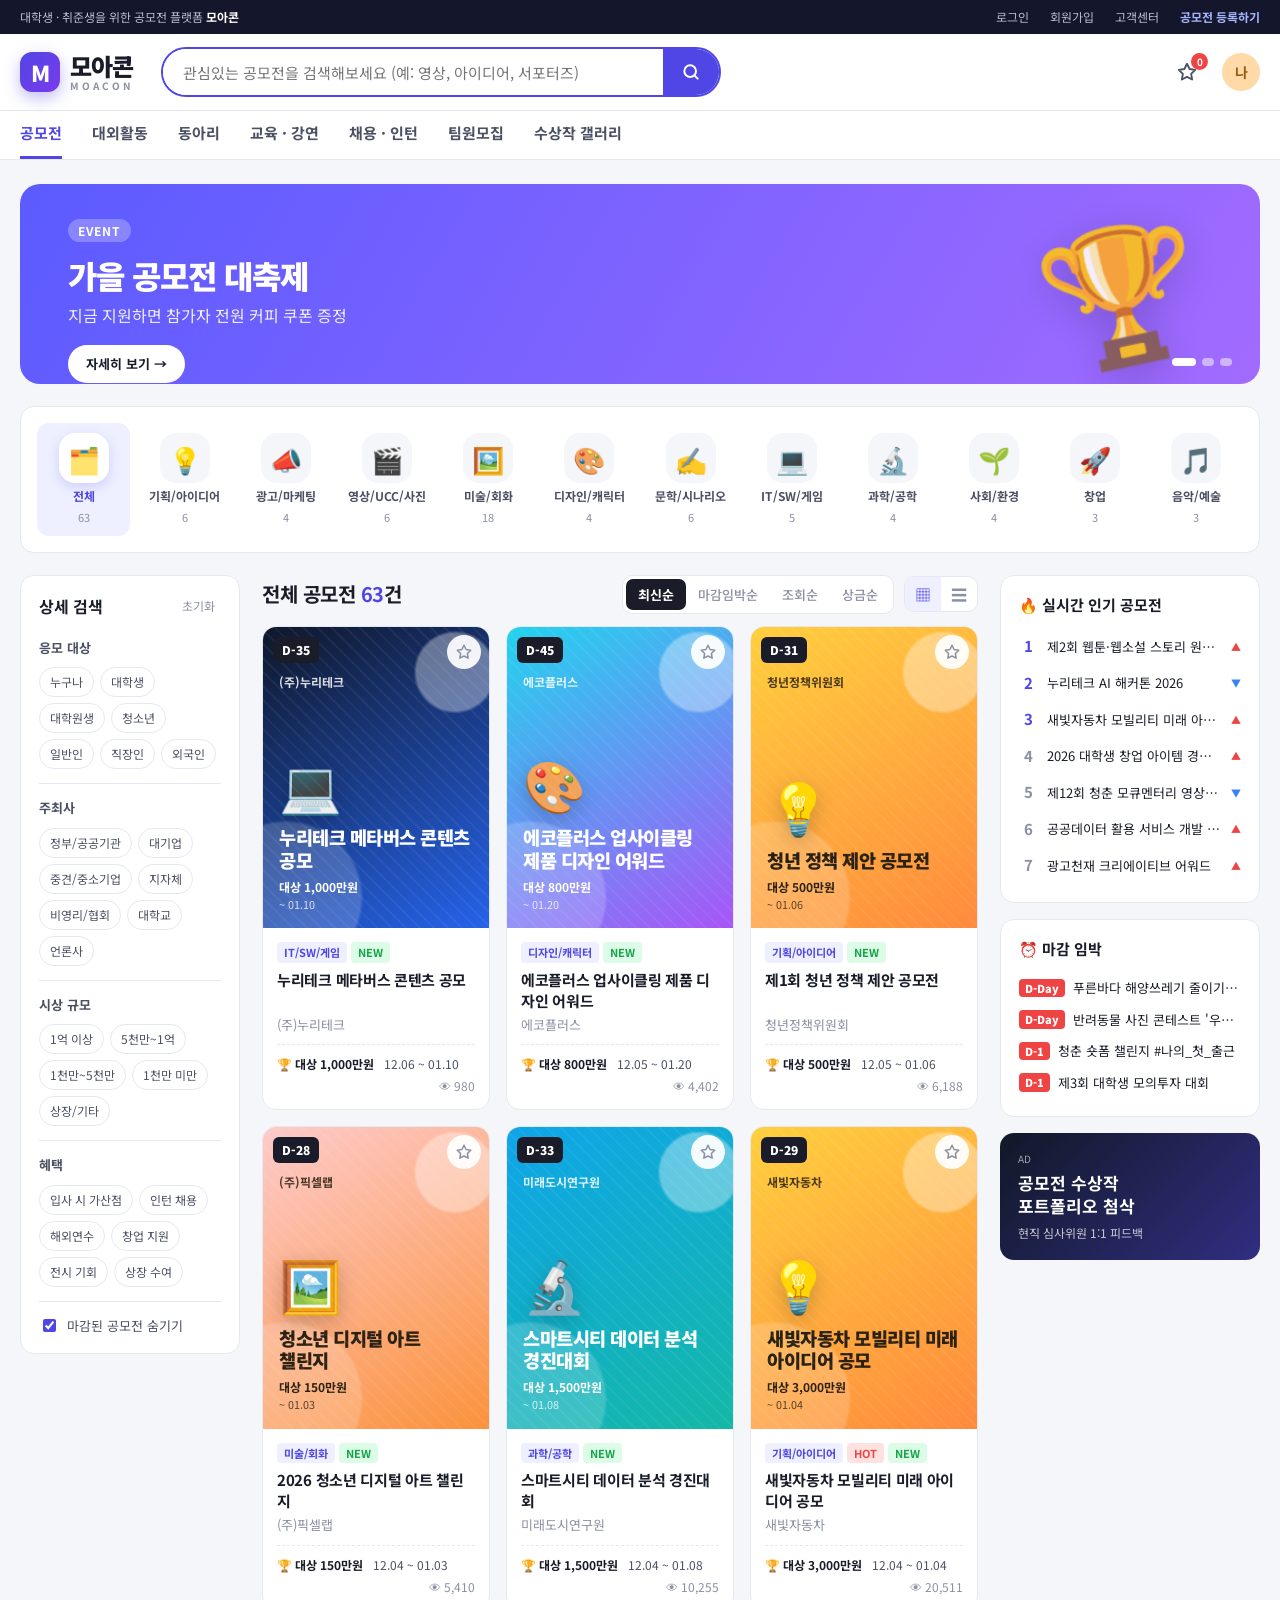
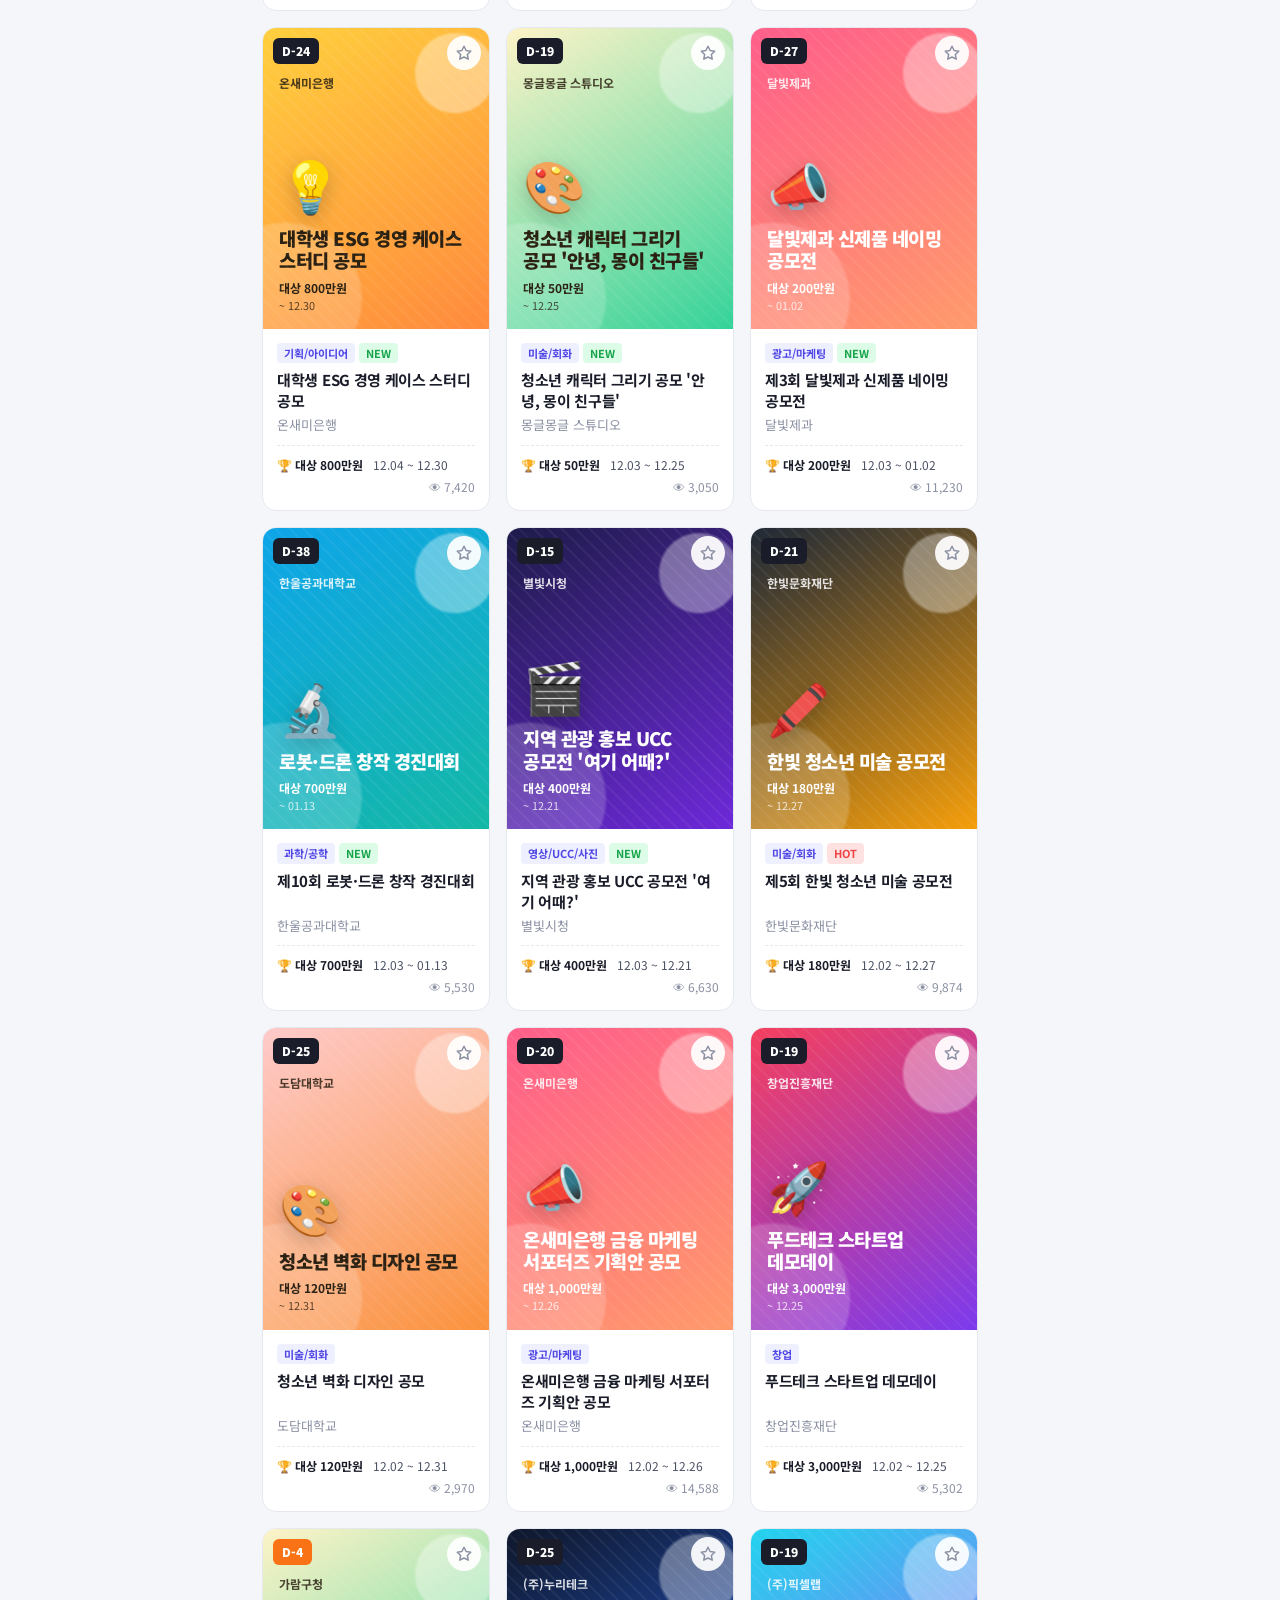
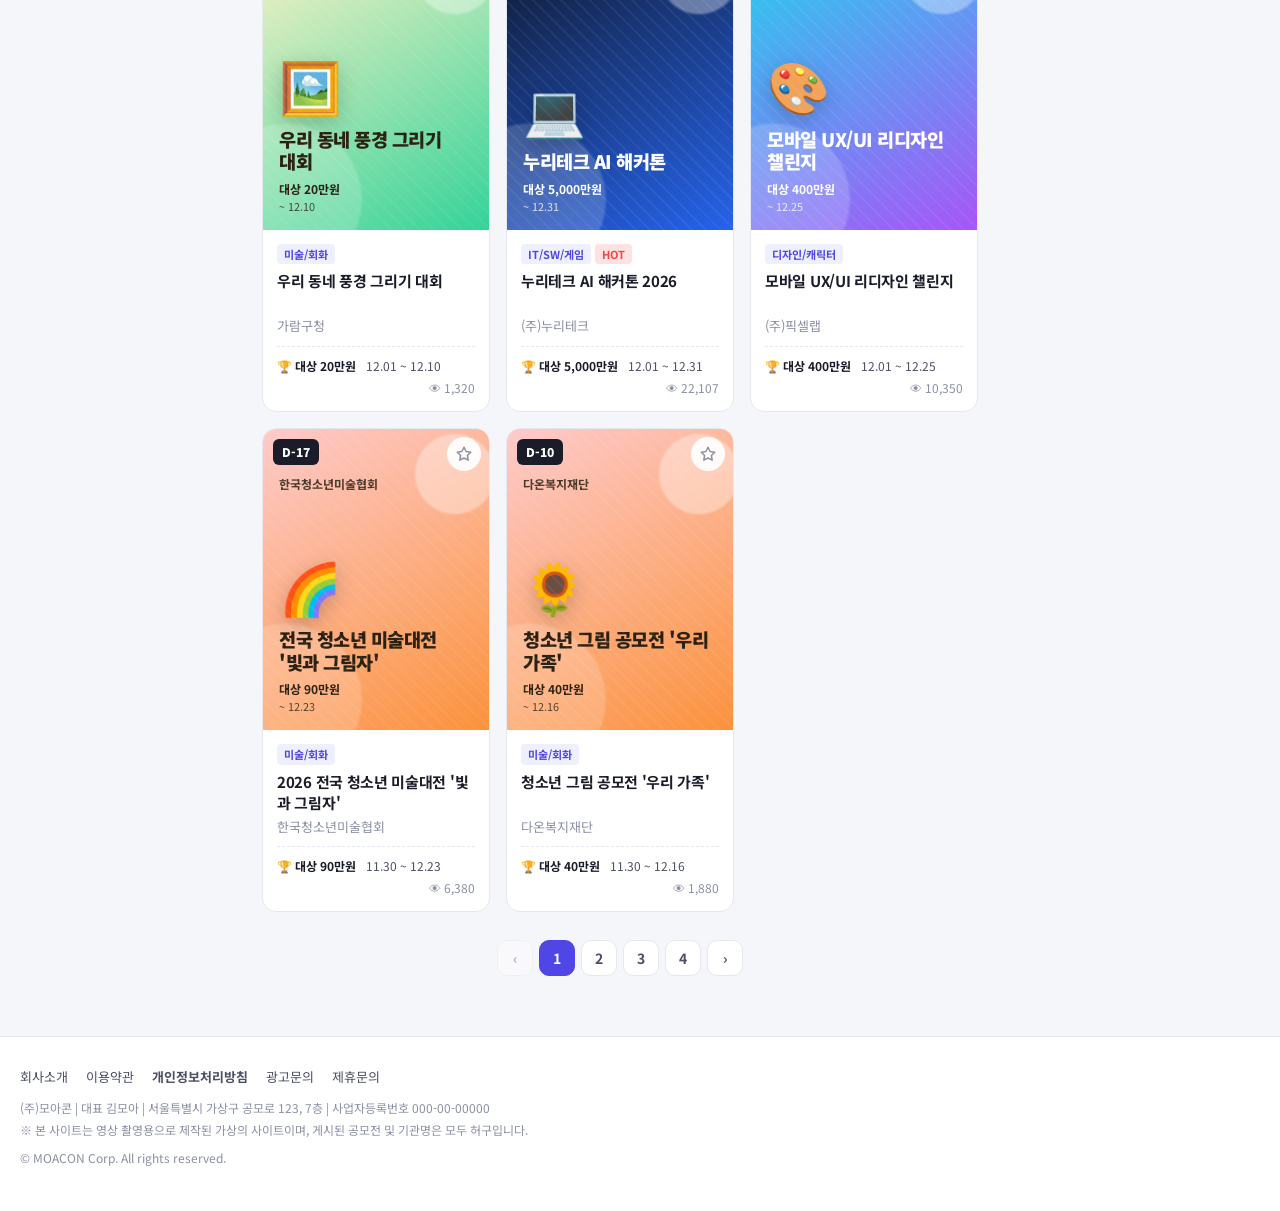
==== contest/index.html @ 0f3d4104 "Rework contest site for S#2 and add Naver-style portal for S#3 - contest/: split detail into its own" ====
<!doctype html>
<html lang="ko">
<head>
  <meta charset="utf-8">
  <meta name="viewport" content="width=device-width, initial-scale=1">
  <title>모아콘 - 대한민국 공모전 · 대외활동 플랫폼</title>
  <link rel="preconnect" href="https://fonts.googleapis.com">
  <link href="https://fonts.googleapis.com/css2?family=Noto+Sans+KR:wght@400;500;700;900&display=swap" rel="stylesheet">
  <link rel="stylesheet" href="assets/style.css">
</head>
<body>
  <!-- 상단 유틸 바 -->
  <div class="util-bar">
    <div class="container util-inner">
      <span>대학생 · 취준생을 위한 공모전 플랫폼 <b>모아콘</b></span>
      <nav>
        <a href="#" data-toast="로그인이 필요한 서비스입니다.">로그인</a>
        <a href="#" data-toast="회원가입 페이지 준비 중입니다.">회원가입</a>
        <a href="#" data-toast="고객센터 운영시간: 평일 10:00~18:00">고객센터</a>
        <a href="#" class="host-link" data-toast="공모전 등록 문의: help@moacon.example">공모전 등록하기</a>
      </nav>
    </div>
  </div>

  <!-- 헤더 -->
  <header class="header">
    <div class="container header-inner">
      <a href="#" class="logo" id="logoHome">
        <span class="logo-mark">M</span>
        <span class="logo-text">모아콘<small>MOACON</small></span>
      </a>
      <form class="search" id="searchForm">
        <input type="search" id="searchInput" placeholder="관심있는 공모전을 검색해보세요 (예: 영상, 아이디어, 서포터즈)" autocomplete="off">
        <button type="submit" aria-label="검색">
          <svg viewBox="0 0 24 24" width="20" height="20"><circle cx="11" cy="11" r="7" fill="none" stroke="currentColor" stroke-width="2.4"/><path d="M20 20l-4-4" stroke="currentColor" stroke-width="2.4" stroke-linecap="round"/></svg>
        </button>
      </form>
      <div class="header-actions">
        <button class="icon-btn" id="scrapListBtn" title="즐겨찾기">
          <svg viewBox="0 0 24 24" width="22" height="22"><path d="M12 3l2.8 5.7 6.2.9-4.5 4.4 1.1 6.2L12 17.3 6.4 20.2l1.1-6.2L3 9.6l6.2-.9z" fill="none" stroke="currentColor" stroke-width="2" stroke-linejoin="round"/></svg>
          <span class="badge" id="scrapCount">0</span>
        </button>
        <div class="avatar" title="내 정보">나</div>
      </div>
    </div>
    <nav class="gnb">
      <div class="container gnb-inner">
        <a href="#" class="active">공모전</a>
        <a href="#" data-toast="대외활동 메뉴는 준비 중입니다.">대외활동</a>
        <a href="#" data-toast="동아리 메뉴는 준비 중입니다.">동아리</a>
        <a href="#" data-toast="교육·강연 메뉴는 준비 중입니다.">교육 · 강연</a>
        <a href="#" data-toast="채용 메뉴는 준비 중입니다.">채용 · 인턴</a>
        <a href="#" data-toast="커뮤니티 메뉴는 준비 중입니다.">팀원모집</a>
        <a href="#" data-toast="수상작 갤러리는 준비 중입니다.">수상작 갤러리</a>
      </div>
    </nav>
  </header>

  <main class="container main">
    <!-- 배너 -->
    <section class="banner" id="banner">
      <div class="banner-track" id="bannerTrack"></div>
      <div class="banner-dots" id="bannerDots"></div>
    </section>

    <!-- 분야 아이콘 -->
    <section class="cat-strip" id="catStrip"></section>

    <div class="layout">
      <!-- 필터 사이드바 -->
      <aside class="filters" id="filters">
        <div class="filter-head">
          <h3>상세 검색</h3>
          <button class="reset" id="resetFilters">초기화</button>
        </div>
        <div class="filter-group">
          <h4>응모 대상</h4>
          <div class="chips" data-filter="target"></div>
        </div>
        <div class="filter-group">
          <h4>주최사</h4>
          <div class="chips" data-filter="hostType"></div>
        </div>
        <div class="filter-group">
          <h4>시상 규모</h4>
          <div class="chips" data-filter="prize"></div>
        </div>
        <div class="filter-group">
          <h4>혜택</h4>
          <div class="chips" data-filter="benefit"></div>
        </div>
        <label class="check">
          <input type="checkbox" id="hideClosed" checked> 마감된 공모전 숨기기
        </label>
      </aside>

      <!-- 목록 -->
      <section class="list-area">
        <div class="list-head">
          <h2 id="listTitle">전체 공모전 <em id="resultCount">0</em>건</h2>
          <div class="list-tools">
            <div class="tabs" id="sortTabs">
              <button data-sort="latest" class="on">최신순</button>
              <button data-sort="deadline">마감임박순</button>
              <button data-sort="views">조회순</button>
              <button data-sort="prize">상금순</button>
            </div>
            <div class="view-toggle">
              <button data-view="grid" class="on" title="카드형">▦</button>
              <button data-view="list" title="리스트형">☰</button>
            </div>
          </div>
        </div>
        <div class="active-filters" id="activeFilters"></div>
        <div class="cards grid" id="cards"></div>
        <div class="empty" id="empty" hidden>
          <p>조건에 맞는 공모전이 없어요 🥲</p>
          <button class="btn-outline" id="emptyReset">필터 초기화</button>
        </div>
        <div class="pagination" id="pagination"></div>
      </section>

      <!-- 우측 랭킹 -->
      <aside class="side-right">
        <div class="box">
          <h3>🔥 실시간 인기 공모전</h3>
          <ol class="rank" id="rankList"></ol>
        </div>
        <div class="box">
          <h3>⏰ 마감 임박</h3>
          <ul class="mini" id="todayList"></ul>
        </div>
        <div class="box ad">
          <p class="ad-label">AD</p>
          <strong>공모전 수상작<br>포트폴리오 첨삭</strong>
          <span>현직 심사위원 1:1 피드백</span>
        </div>
      </aside>
    </div>
  </main>

  <footer class="footer">
    <div class="container">
      <div class="footer-links">
        <a href="#">회사소개</a><a href="#">이용약관</a><a href="#"><b>개인정보처리방침</b></a><a href="#">광고문의</a><a href="#">제휴문의</a>
      </div>
      <p>(주)모아콘 | 대표 김모아 | 서울특별시 가상구 공모로 123, 7층 | 사업자등록번호 000-00-00000</p>
      <p>※ 본 사이트는 영상 촬영용으로 제작된 가상의 사이트이며, 게시된 공모전 및 기관명은 모두 허구입니다.</p>
      <p class="copy">© MOACON Corp. All rights reserved.</p>
    </div>
  </footer>

  <div class="toast" id="toast"></div>

  <script src="assets/data.js"></script>
  <script src="assets/common.js"></script>
  <script src="assets/list.js"></script>
</body>
</html>
---- contest/assets/style.css ----
:root {
  --brand: #4f46e5;
  --brand-2: #7c3aed;
  --brand-soft: #eef0ff;
  --ink: #1a1d29;
  --ink-2: #4b5063;
  --ink-3: #8b90a3;
  --line: #e6e8ef;
  --bg: #f5f6fa;
  --card: #ffffff;
  --red: #ef4444;
  --orange: #f97316;
  --radius: 14px;
}
* { box-sizing: border-box; }
html, body { margin: 0; }
body {
  font-family: "Noto Sans KR", -apple-system, "Apple SD Gothic Neo", "Malgun Gothic", sans-serif;
  background: var(--bg); color: var(--ink); font-size: 14px; line-height: 1.5;
  -webkit-font-smoothing: antialiased;
}
a { color: inherit; text-decoration: none; }
button { font: inherit; cursor: pointer; border: 0; background: none; color: inherit; }
.container { max-width: 1280px; margin: 0 auto; padding: 0 20px; }

/* util bar */
.util-bar { background: #14162b; color: #b9bdd3; font-size: 12px; }
.util-inner { display: flex; justify-content: space-between; align-items: center; height: 34px; }
.util-inner b { color: #fff; }
.util-inner nav a { margin-left: 18px; }
.util-inner nav a:hover { color: #fff; }
.host-link { color: #a5b4fc !important; font-weight: 700; }

/* header */
.header { background: #fff; border-bottom: 1px solid var(--line); position: sticky; top: 0; z-index: 30; }
.header-inner { display: flex; align-items: center; gap: 28px; height: 76px; }
.logo { display: flex; align-items: center; gap: 10px; flex-shrink: 0; }
.logo-mark {
  width: 40px; height: 40px; border-radius: 12px; display: grid; place-items: center;
  background: linear-gradient(135deg, var(--brand), var(--brand-2)); color: #fff; font-weight: 900; font-size: 22px;
  box-shadow: 0 6px 16px rgba(79, 70, 229, .35);
}
.logo-text { font-weight: 900; font-size: 24px; letter-spacing: -1px; display: flex; flex-direction: column; line-height: 1; }
.logo-text small { font-size: 10px; letter-spacing: 3px; color: var(--ink-3); font-weight: 700; margin-top: 3px; }
.search { flex: 1; max-width: 560px; display: flex; border: 2px solid var(--brand); border-radius: 999px; overflow: hidden; background: #fff; }
.search input { flex: 1; border: 0; outline: 0; padding: 0 20px; font: inherit; font-size: 15px; height: 46px; min-width: 0; }
.search button { width: 56px; background: var(--brand); color: #fff; display: grid; place-items: center; }
.header-actions { margin-left: auto; display: flex; align-items: center; gap: 14px; }
.icon-btn { position: relative; width: 42px; height: 42px; border-radius: 50%; display: grid; place-items: center; color: var(--ink-2); }
.icon-btn:hover { background: var(--bg); }
.icon-btn .badge {
  position: absolute; top: 2px; right: 0; background: var(--red); color: #fff; font-size: 10px; font-weight: 700;
  min-width: 17px; height: 17px; border-radius: 9px; display: grid; place-items: center; padding: 0 4px;
}
.avatar { width: 38px; height: 38px; border-radius: 50%; background: #ffd9a8; display: grid; place-items: center; font-weight: 700; color: #9a5b12; }
.gnb { border-top: 1px solid var(--line); }
.gnb-inner { display: flex; gap: 30px; height: 48px; align-items: stretch; overflow-x: auto; scrollbar-width: none; }
.gnb a { display: flex; align-items: center; font-weight: 700; font-size: 15px; color: var(--ink-2); white-space: nowrap; border-bottom: 3px solid transparent; }
.gnb a.active, .gnb a:hover { color: var(--brand); border-color: var(--brand); }

.main { padding-top: 24px; padding-bottom: 60px; }

/* banner */
.banner { position: relative; overflow: hidden; border-radius: 20px; height: 200px; }
.banner-track { display: flex; height: 100%; transition: transform .6s cubic-bezier(.6, 0, .2, 1); }
.slide { flex: 0 0 100%; position: relative; padding: 36px 48px; color: #fff; overflow: hidden; }
.slide h2 { margin: 10px 0 4px; font-size: 32px; font-weight: 900; letter-spacing: -1px; }
.slide p { margin: 0 0 18px; opacity: .9; font-size: 16px; }
.b-tag { background: rgba(255, 255, 255, .25); padding: 3px 10px; border-radius: 999px; font-size: 12px; font-weight: 700; letter-spacing: 1px; }
.b-btn { display: inline-block; background: #fff; color: var(--ink); padding: 9px 18px; border-radius: 999px; font-weight: 700; font-size: 13px; }
.b-deco { position: absolute; right: 60px; top: 50%; transform: translateY(-50%) rotate(-12deg); font-size: 130px; opacity: .9; filter: drop-shadow(0 10px 20px rgba(0,0,0,.2)); }
.banner-dots { position: absolute; right: 28px; bottom: 18px; display: flex; gap: 6px; }
.banner-dots button { width: 8px; height: 8px; border-radius: 4px; background: rgba(255, 255, 255, .5); transition: width .3s; }
.banner-dots button.on { width: 24px; background: #fff; }

/* category strip */
.cat-strip { display: grid; grid-template-columns: repeat(12, 1fr); gap: 8px; margin: 22px 0; background: #fff; padding: 16px; border-radius: var(--radius); border: 1px solid var(--line); }
.cat { display: flex; flex-direction: column; align-items: center; gap: 4px; padding: 10px 4px; border-radius: 12px; transition: background .15s; }
.cat:hover { background: var(--bg); }
.cat.on { background: var(--brand-soft); }
.cat.on .cat-label { color: var(--brand); }
.cat-icon { font-size: 26px; width: 50px; height: 50px; display: grid; place-items: center; background: var(--bg); border-radius: 16px; }
.cat.on .cat-icon { background: #fff; box-shadow: 0 4px 12px rgba(79, 70, 229, .2); }
.cat-label { font-size: 12px; font-weight: 700; color: var(--ink-2); text-align: center; white-space: nowrap; }
.cat-count { font-size: 11px; color: var(--ink-3); }

/* layout */
.layout { display: grid; grid-template-columns: 220px 1fr 260px; gap: 22px; align-items: start; }

.filters, .box { background: #fff; border: 1px solid var(--line); border-radius: var(--radius); padding: 18px; }
.filters { position: sticky; top: 144px; }
.filter-head { display: flex; justify-content: space-between; align-items: center; margin-bottom: 6px; }
.filter-head h3 { margin: 0; font-size: 16px; }
.reset { font-size: 12px; color: var(--ink-3); }
.reset:hover { color: var(--brand); }
.filter-group { padding: 14px 0; border-bottom: 1px solid var(--line); }
.filter-group h4 { margin: 0 0 10px; font-size: 13px; color: var(--ink-2); }
.chips { display: flex; flex-wrap: wrap; gap: 6px; }
.chip { padding: 5px 10px; border: 1px solid var(--line); border-radius: 999px; font-size: 12px; color: var(--ink-2); transition: all .15s; }
.chip:hover { border-color: var(--brand); color: var(--brand); }
.chip.on { background: var(--brand); border-color: var(--brand); color: #fff; }
.check { display: flex; gap: 8px; align-items: center; font-size: 13px; padding-top: 14px; color: var(--ink-2); cursor: pointer; }
.check input { accent-color: var(--brand); }

/* list */
.list-head { display: flex; justify-content: space-between; align-items: center; flex-wrap: wrap; gap: 10px; margin-bottom: 12px; scroll-margin-top: 150px; }
.list-head h2 { margin: 0; font-size: 20px; letter-spacing: -.5px; }
.list-head em { font-style: normal; color: var(--brand); }
.list-tools { display: flex; gap: 10px; align-items: center; }
.tabs { display: flex; background: #fff; border: 1px solid var(--line); border-radius: 10px; padding: 3px; }
.tabs button { padding: 6px 12px; font-size: 13px; border-radius: 7px; color: var(--ink-3); font-weight: 500; }
.tabs button.on { background: var(--ink); color: #fff; font-weight: 700; }
.view-toggle { display: flex; border: 1px solid var(--line); border-radius: 10px; overflow: hidden; background: #fff; }
.view-toggle button { width: 36px; height: 34px; color: var(--ink-3); font-size: 16px; }
.view-toggle button.on { color: var(--brand); background: var(--brand-soft); }

.active-filters { display: flex; flex-wrap: wrap; gap: 6px; margin-bottom: 12px; }
.active-filters:empty { display: none; }
.af { display: inline-flex; align-items: center; gap: 6px; background: var(--brand-soft); color: var(--brand); font-size: 12px; font-weight: 700; padding: 4px 6px 4px 12px; border-radius: 999px; }
.af button { font-size: 10px; width: 18px; height: 18px; border-radius: 50%; }
.af button:hover { background: rgba(79, 70, 229, .15); }

/* cards: grid */
.cards.grid { display: grid; grid-template-columns: repeat(3, 1fr); gap: 16px; }
.card { display: block; color: inherit; background: var(--card); border-radius: var(--radius); overflow: hidden; border: 1px solid var(--line); cursor: pointer; transition: transform .2s, box-shadow .2s; position: relative; }
.card:hover { transform: translateY(-4px); box-shadow: 0 14px 30px rgba(20, 22, 43, .1); }
.card.is-closed { opacity: .55; }
.thumb { position: relative; aspect-ratio: 3 / 4; overflow: hidden; }
.thumb .poster { transition: transform .4s; }
.card:hover .thumb .poster { transform: scale(1.04); }
.dday { position: absolute; top: 10px; left: 10px; background: var(--ink); color: #fff; font-weight: 900; font-size: 12px; padding: 4px 9px; border-radius: 6px; }
.dday.soon { background: var(--orange); }
.dday.urgent { background: var(--red); animation: pulse 1.6s infinite; }
.dday.closed { background: #9ca3af; }
@keyframes pulse { 50% { box-shadow: 0 0 0 6px rgba(239, 68, 68, .25); } }
.scrap { position: absolute; top: 8px; right: 8px; width: 34px; height: 34px; border-radius: 50%; background: rgba(255, 255, 255, .92); display: grid; place-items: center; color: var(--ink-3); }
.scrap svg { fill: none; }
.scrap.on { color: var(--brand); }
.scrap.on svg { fill: var(--brand); }
.info { padding: 14px; }
.labels { display: flex; gap: 4px; margin-bottom: 6px; flex-wrap: wrap; }
.lb { font-size: 11px; font-weight: 700; padding: 2px 7px; border-radius: 4px; }
.cat-lb { background: var(--brand-soft); color: var(--brand); }
.lb.hot { background: #fee2e2; color: var(--red); }
.lb.new { background: #dcfce7; color: #16a34a; }
.title { margin: 0 0 4px; font-size: 15px; font-weight: 700; line-height: 1.4; letter-spacing: -.3px; display: -webkit-box; -webkit-line-clamp: 2; -webkit-box-orient: vertical; overflow: hidden; min-height: 42px; }
.host { margin: 0 0 10px; color: var(--ink-3); font-size: 13px; }
.meta { display: flex; flex-wrap: wrap; gap: 4px 10px; font-size: 12px; color: var(--ink-2); border-top: 1px dashed var(--line); padding-top: 10px; }
.m-prize { font-weight: 700; color: var(--ink); }
.m-views { margin-left: auto; color: var(--ink-3); }
.dday-col { display: none; }

/* cards: list */
.cards.list { display: flex; flex-direction: column; gap: 10px; }
.cards.list .card { display: grid; grid-template-columns: 90px 1fr 90px; align-items: center; }
.cards.list .card:hover { transform: none; }
.cards.list .thumb { aspect-ratio: 3 / 4; }
.cards.list .thumb .dday, .cards.list .thumb .scrap { display: none; }
.cards.list .poster { font-size: 7px; padding: 8px; }
.cards.list .title { min-height: 0; -webkit-line-clamp: 1; }
.cards.list .meta { border: 0; padding: 0; }
.cards.list .m-views { margin-left: 0; }
.cards.list .dday-col { display: block; text-align: center; font-weight: 900; font-size: 18px; color: var(--ink); }
.dday-col.soon { color: var(--orange) !important; }
.dday-col.urgent { color: var(--red) !important; }
.dday-col.closed { color: #9ca3af !important; }

/* poster (CSS 생성 포스터) */
.poster {
  position: absolute; inset: 0; display: flex; flex-direction: column; padding: 16px; overflow: hidden;
  background:
    radial-gradient(circle at 85% 15%, rgba(255,255,255,.35) 0 12%, transparent 13%),
    radial-gradient(circle at 10% 90%, rgba(255,255,255,.18) 0 22%, transparent 23%),
    linear-gradient(150deg, var(--pa), var(--pb));
}
.poster::after { content: ""; position: absolute; inset: 0; background: repeating-linear-gradient(45deg, rgba(255,255,255,.05) 0 2px, transparent 2px 10px); pointer-events: none; }
.p-host { font-size: 1em; font-weight: 700; opacity: .85; padding-top: 30px; }
.p-icon { font-size: 4.2em; margin: auto 0 .1em; filter: drop-shadow(0 6px 10px rgba(0,0,0,.2)); }
.p-title { font-size: 1.55em; font-weight: 900; line-height: 1.2; letter-spacing: -.5px; word-break: keep-all; }
.p-meta { margin-top: .6em; font-size: 1em; font-weight: 700; }
.p-date { font-size: .9em; opacity: .8; }
.thumb .poster { font-size: 12px; }
.poster.big { position: relative; inset: auto; aspect-ratio: 3 / 4; border-radius: 12px; font-size: 16px; padding: 24px; }
.poster.big .p-host { padding-top: 0; }

.empty { text-align: center; padding: 80px 0; color: var(--ink-3); background: #fff; border-radius: var(--radius); border: 1px solid var(--line); }
.empty p { font-size: 16px; }

.pagination { display: flex; justify-content: center; gap: 6px; margin-top: 28px; }
.pagination button { width: 36px; height: 36px; border-radius: 10px; background: #fff; border: 1px solid var(--line); font-weight: 700; color: var(--ink-2); }
.pagination button.on { background: var(--brand); border-color: var(--brand); color: #fff; }
.pagination button:disabled { opacity: .4; cursor: default; }

/* right side */
.side-right { display: flex; flex-direction: column; gap: 16px; position: sticky; top: 144px; }
.box h3 { margin: 0 0 12px; font-size: 15px; }
.rank { list-style: none; margin: 0; padding: 0; }
.rank li a { display: flex; align-items: center; gap: 10px; padding: 7px 0; font-size: 13px; }
.rank li:hover span { color: var(--brand); text-decoration: underline; }
.rank b { width: 18px; text-align: center; color: var(--brand); font-size: 15px; }
.rank li:nth-child(n+4) b { color: var(--ink-3); }
.rank span { flex: 1; overflow: hidden; white-space: nowrap; text-overflow: ellipsis; }
.rank em { font-style: normal; font-size: 10px; }
.rank em.up { color: var(--red); }
.rank em.down { color: #3b82f6; }
.rank em.same { color: var(--ink-3); }
.mini { list-style: none; margin: 0; padding: 0; font-size: 13px; }
.mini li { padding: 6px 0; font-size: 13px; }
.mini li a { display: flex; gap: 8px; align-items: center; }
.mini li span:last-child { overflow: hidden; white-space: nowrap; text-overflow: ellipsis; }
.mini li a:hover { color: var(--brand); }
.dday-sm { font-size: 11px; font-weight: 900; color: #fff; background: var(--ink); border-radius: 4px; padding: 1px 6px; flex-shrink: 0; }
.dday-sm.urgent { background: var(--red); }
.dday-sm.soon { background: var(--orange); }
.dday-sm.closed { background: #9ca3af; }
.box.ad { background: linear-gradient(135deg, #111827, #312e81); color: #fff; border: 0; display: flex; flex-direction: column; gap: 6px; }
.ad-label { margin: 0; font-size: 10px; opacity: .6; }
.box.ad strong { font-size: 17px; line-height: 1.35; }
.box.ad span { font-size: 12px; opacity: .75; }

/* footer */
.footer { background: #fff; border-top: 1px solid var(--line); padding: 30px 0 40px; color: var(--ink-3); font-size: 12px; }
.footer-links { display: flex; gap: 18px; margin-bottom: 12px; color: var(--ink-2); font-size: 13px; flex-wrap: wrap; }
.footer p { margin: 4px 0; }
.copy { margin-top: 10px !important; }

/* modal */
.modal { position: fixed; inset: 0; z-index: 100; display: grid; place-items: center; padding: 30px 16px; }
.modal[hidden] { display: none; }
.modal-dim { position: absolute; inset: 0; background: rgba(15, 17, 30, .6); animation: fade .2s; }
.modal-body { position: relative; background: #fff; border-radius: 20px; width: min(920px, 100%); max-height: 100%; overflow-y: auto; padding: 32px; animation: up .25s ease-out; }
@keyframes fade { from { opacity: 0; } }
@keyframes up { from { transform: translateY(20px); opacity: 0; } }
.modal-close { position: absolute; top: 14px; right: 14px; width: 36px; height: 36px; border-radius: 50%; background: var(--bg); font-size: 16px; z-index: 2; }
.d-top { display: grid; grid-template-columns: 280px 1fr; gap: 28px; }
.d-info h2 { margin: 6px 0 16px; font-size: 24px; letter-spacing: -.7px; line-height: 1.35; }
.d-table { width: 100%; border-collapse: collapse; font-size: 14px; }
.d-table th { text-align: left; width: 90px; color: var(--ink-3); font-weight: 500; padding: 7px 0; vertical-align: top; }
.d-table td { padding: 7px 0; }
.d-table a { color: var(--brand); text-decoration: underline; }
.d-stats { margin: 14px 0; font-size: 13px; color: var(--ink-3); }
.d-actions { display: flex; gap: 8px; flex-wrap: wrap; }
.btn-primary { background: linear-gradient(135deg, var(--brand), var(--brand-2)); color: #fff; font-weight: 700; padding: 12px 34px; border-radius: 12px; font-size: 15px; box-shadow: 0 8px 18px rgba(79, 70, 229, .3); }
.btn-primary:disabled { background: #cbd5e1; box-shadow: none; cursor: default; }
.btn-outline { border: 1px solid var(--line); padding: 11px 18px; border-radius: 12px; font-weight: 700; color: var(--ink-2); background: #fff; }
.btn-outline.on { border-color: var(--brand); color: var(--brand); background: var(--brand-soft); }
.d-body { margin-top: 30px; border-top: 1px solid var(--line); padding-top: 10px; color: var(--ink-2); font-size: 14px; line-height: 1.75; }
.d-body h3 { color: var(--ink); font-size: 16px; margin: 22px 0 8px; padding-left: 10px; border-left: 4px solid var(--brand); }
.d-prize { border-collapse: collapse; width: 100%; max-width: 480px; text-align: center; }
.d-prize th, .d-prize td { border: 1px solid var(--line); padding: 8px; }
.d-prize th { background: var(--bg); color: var(--ink); }

.toast { position: fixed; left: 50%; bottom: 40px; transform: translate(-50%, 20px); background: rgba(20, 22, 43, .92); color: #fff; padding: 12px 22px; border-radius: 999px; font-size: 14px; opacity: 0; pointer-events: none; transition: all .25s; z-index: 200; }
.toast.show { opacity: 1; transform: translate(-50%, 0); }

/* responsive */
@media (max-width: 1180px) {
  .layout { grid-template-columns: 200px 1fr; }
  .side-right { display: none; }
  .cat-strip { grid-template-columns: repeat(6, 1fr); }
}
@media (max-width: 860px) {
  .layout { grid-template-columns: 1fr; }
  .filters { position: static; }
  .cards.grid { grid-template-columns: repeat(2, 1fr); }
  .util-bar span { display: none; }
  .header-inner { gap: 12px; height: auto; padding-top: 12px; padding-bottom: 12px; flex-wrap: wrap; }
  .search { order: 3; max-width: none; flex-basis: 100%; }
  .cat-strip { grid-template-columns: repeat(4, 1fr); }
  .d-top { grid-template-columns: 1fr; }
  .poster.big { max-width: 280px; }
  .b-deco { display: none; }
  .slide { padding: 28px; }
  .slide h2 { font-size: 24px; }
  .filters, .side-right { top: auto; }
}
@media (max-width: 480px) {
  .container { padding: 0 16px; }
  .cards.grid { gap: 10px; }
  .thumb .poster { font-size: 9px; padding: 10px; }
  .info { padding: 10px; }
  .meta .m-period { display: none; }
  .cat-strip { grid-template-columns: repeat(3, 1fr); }
  .modal-body { padding: 22px 18px; }
  .cards.list .card { grid-template-columns: 70px 1fr 64px; }
}

/* ---------- 상세 페이지 ---------- */
.crumb { display: flex; gap: 8px; align-items: center; font-size: 13px; color: var(--ink-3); margin-bottom: 16px; }
.crumb a:hover { color: var(--brand); text-decoration: underline; }
.crumb b { color: var(--ink-2); }
.detail-layout { display: grid; grid-template-columns: 1fr 300px; gap: 24px; align-items: start; }
.detail-main { background: #fff; border: 1px solid var(--line); border-radius: 20px; padding: 36px 40px; min-width: 0; }
.dt-head h1 { margin: 10px 0 6px; font-size: 30px; letter-spacing: -1px; line-height: 1.3; text-wrap: balance; }
.dt-head .labels { align-items: center; }
.dt-sub { margin: 0; color: var(--ink-3); }
.dt-top { display: grid; grid-template-columns: 340px 1fr; gap: 36px; margin-top: 28px; }
.dt-poster .poster.big { font-size: 18px; box-shadow: 0 18px 40px rgba(20, 22, 43, .18); }
.prize-hero {
  display: flex; flex-direction: column; gap: 2px; padding: 22px 26px; border-radius: 16px; margin-bottom: 18px;
  background: linear-gradient(135deg, #fff7e0, #ffe9f2); border: 1px solid #fbd8a8;
}
.ph-label { font-size: 15px; font-weight: 700; color: #b45309; }
.ph-amount { font-size: 56px; font-weight: 900; letter-spacing: -2px; line-height: 1.1; color: #1a1d29; font-variant-numeric: tabular-nums; }
.ph-amount small { font-size: 26px; margin-left: 4px; letter-spacing: -1px; }
.ph-total { font-size: 14px; color: var(--ink-2); }
.d-table th { width: 100px; }
.dt-actions { display: flex; gap: 10px; margin-top: 22px; flex-wrap: wrap; align-items: stretch; }
.fav-btn {
  display: inline-flex; align-items: center; gap: 8px; padding: 0 22px; height: 56px; border-radius: 14px;
  border: 2px solid #f5b301; color: #a16207; background: #fffbea; font-weight: 900; font-size: 17px; transition: background .15s, color .15s;
}
.fav-btn svg { fill: none; }
.fav-btn em { font-style: normal; font-size: 13px; font-weight: 700; opacity: .7; }
.fav-btn:hover { background: #fff3c4; }
.fav-btn.on { background: #f5b301; color: #fff; }
.fav-btn.on svg { fill: #fff; }
.fav-btn.pop svg { animation: star .45s ease-out; }
@keyframes star { 0% { transform: scale(1); } 40% { transform: scale(1.6) rotate(-15deg); } 100% { transform: scale(1); } }
.dt-actions .btn-primary { height: 56px; padding: 0 40px; font-size: 17px; }
.dt-actions .btn-outline { height: 56px; }
.theme-box { display: inline-block; font-size: 18px; font-weight: 700; color: var(--ink); background: var(--brand-soft); padding: 10px 18px; border-radius: 10px; margin: 0; }
.detail-side { position: sticky; top: 144px; }
.rel { list-style: none; margin: 0; padding: 0; display: flex; flex-direction: column; gap: 12px; }
.rel a { display: grid; grid-template-columns: 54px 1fr; gap: 12px; align-items: center; }
.rel a:hover b { color: var(--brand); }
.rel-thumb { position: relative; aspect-ratio: 3 / 4; border-radius: 8px; overflow: hidden; }
.rel-thumb .poster { font-size: 5px; padding: 6px; justify-content: center; align-items: center; }
.rel-thumb .poster > :not(.p-icon) { display: none; }
.rel-thumb .p-icon { margin: 0; font-size: 26px; }
.rel b { display: -webkit-box; -webkit-line-clamp: 2; -webkit-box-orient: vertical; overflow: hidden; font-size: 13px; line-height: 1.4; }
.rel span { font-size: 12px; color: var(--ink-3); }
@media (max-width: 1100px) {
  .detail-layout { grid-template-columns: 1fr; }
  .detail-side { position: static; }
  .dt-top { grid-template-columns: 260px 1fr; }
}
@media (max-width: 760px) {
  .detail-main { padding: 22px 18px; }
  .dt-top { grid-template-columns: 1fr; }
  .dt-poster { max-width: 280px; }
  .ph-amount { font-size: 44px; }
}
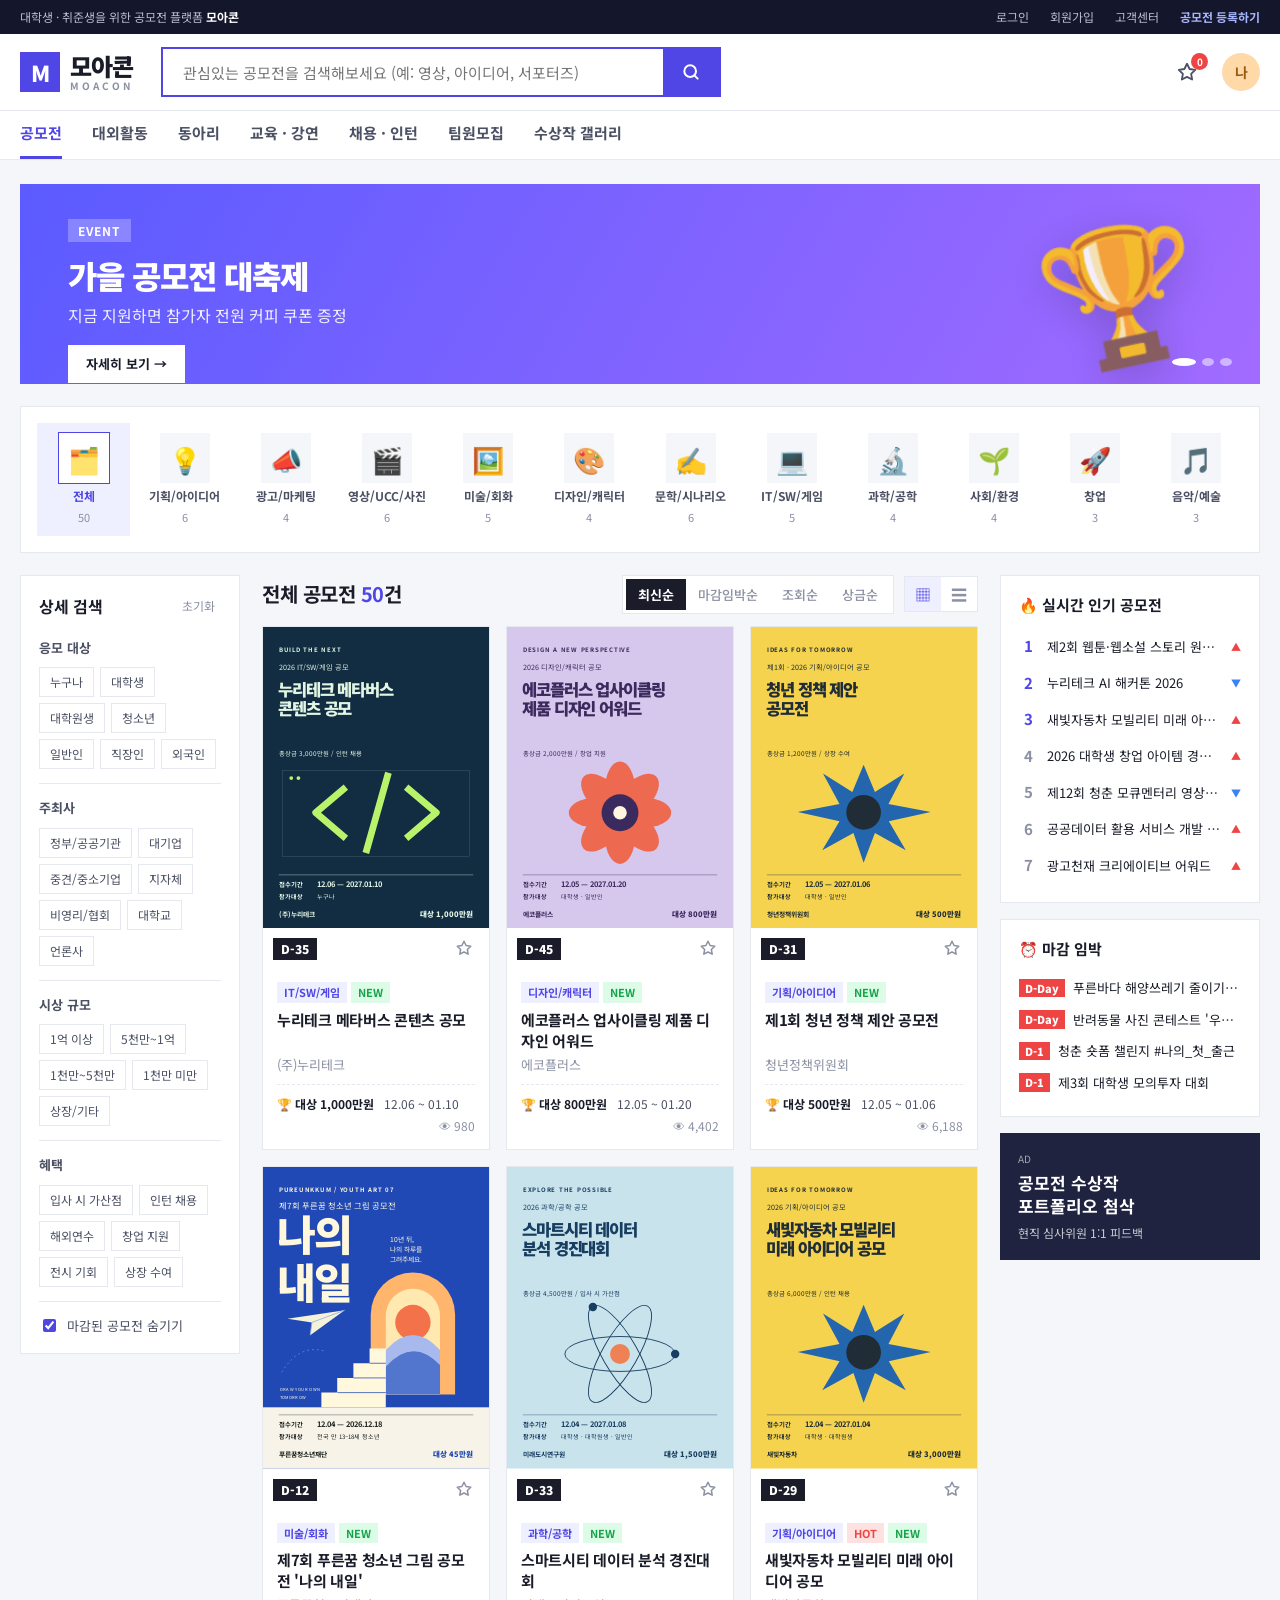
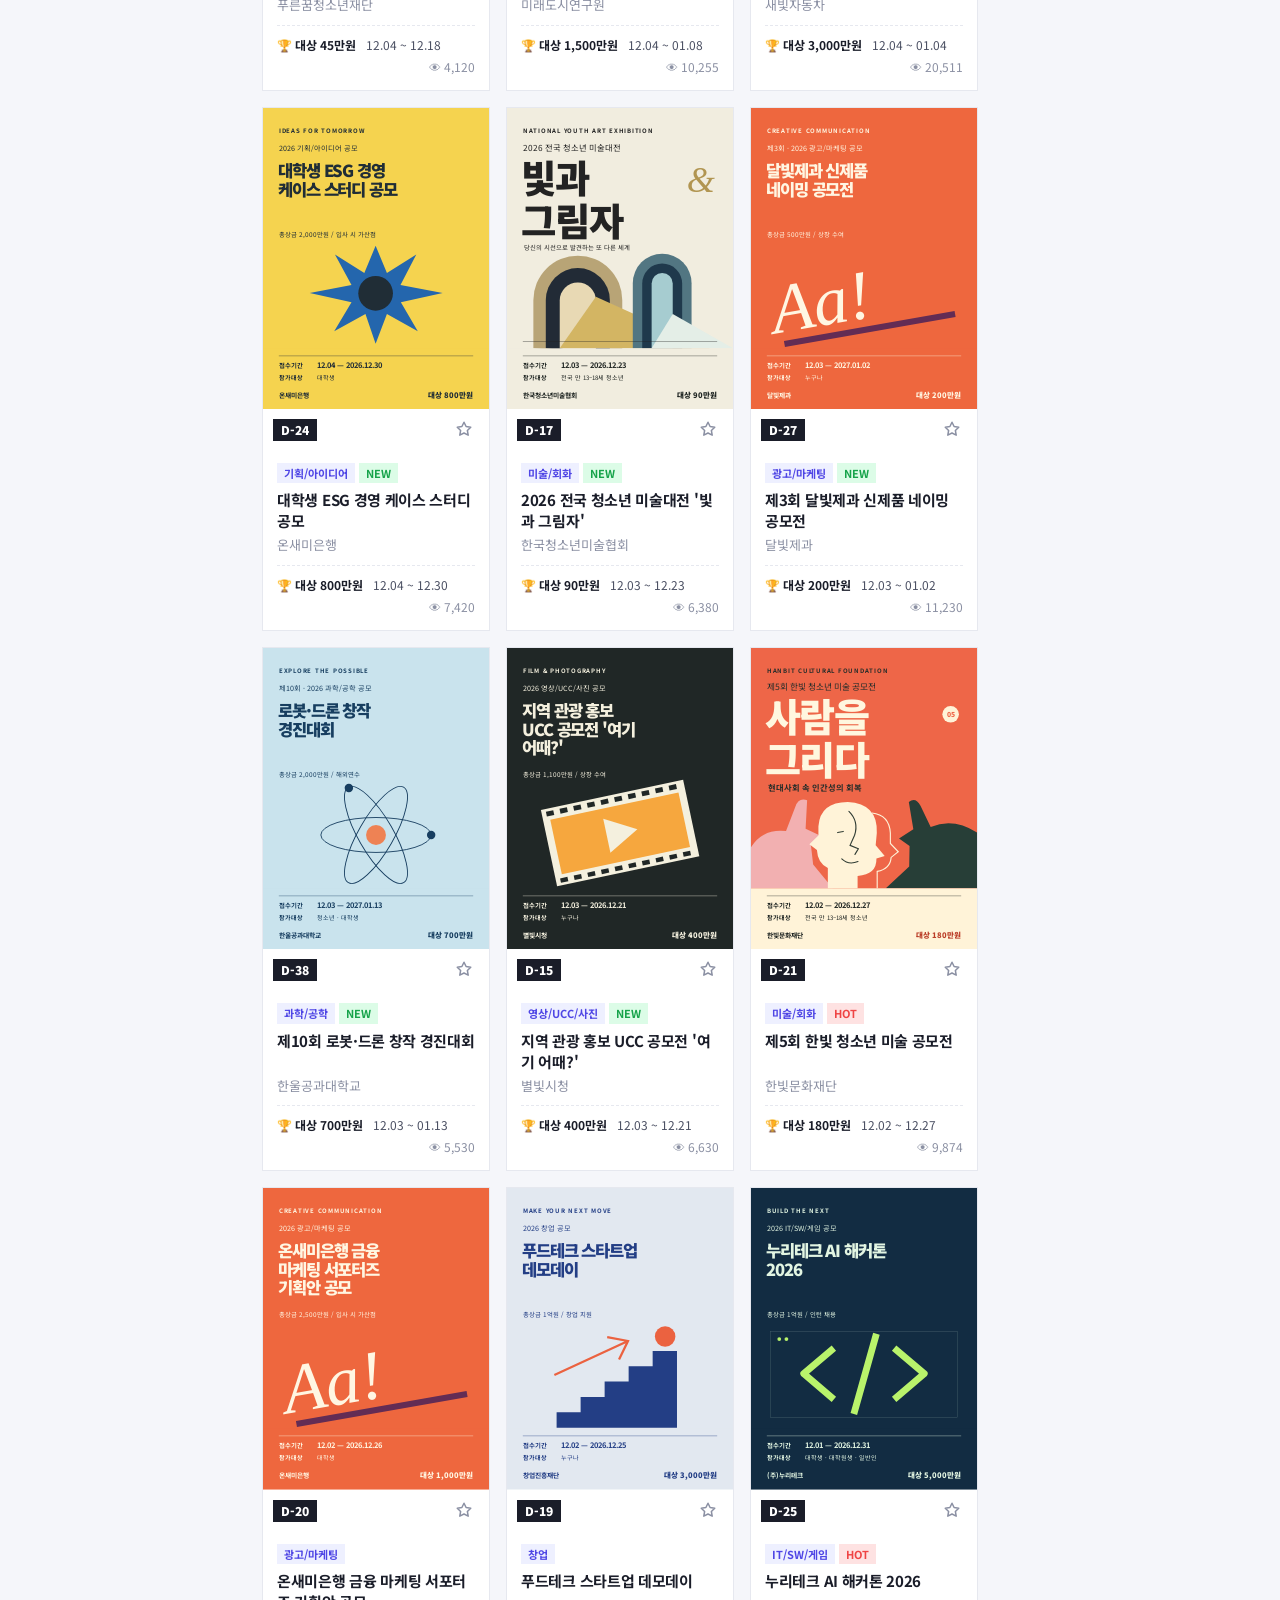
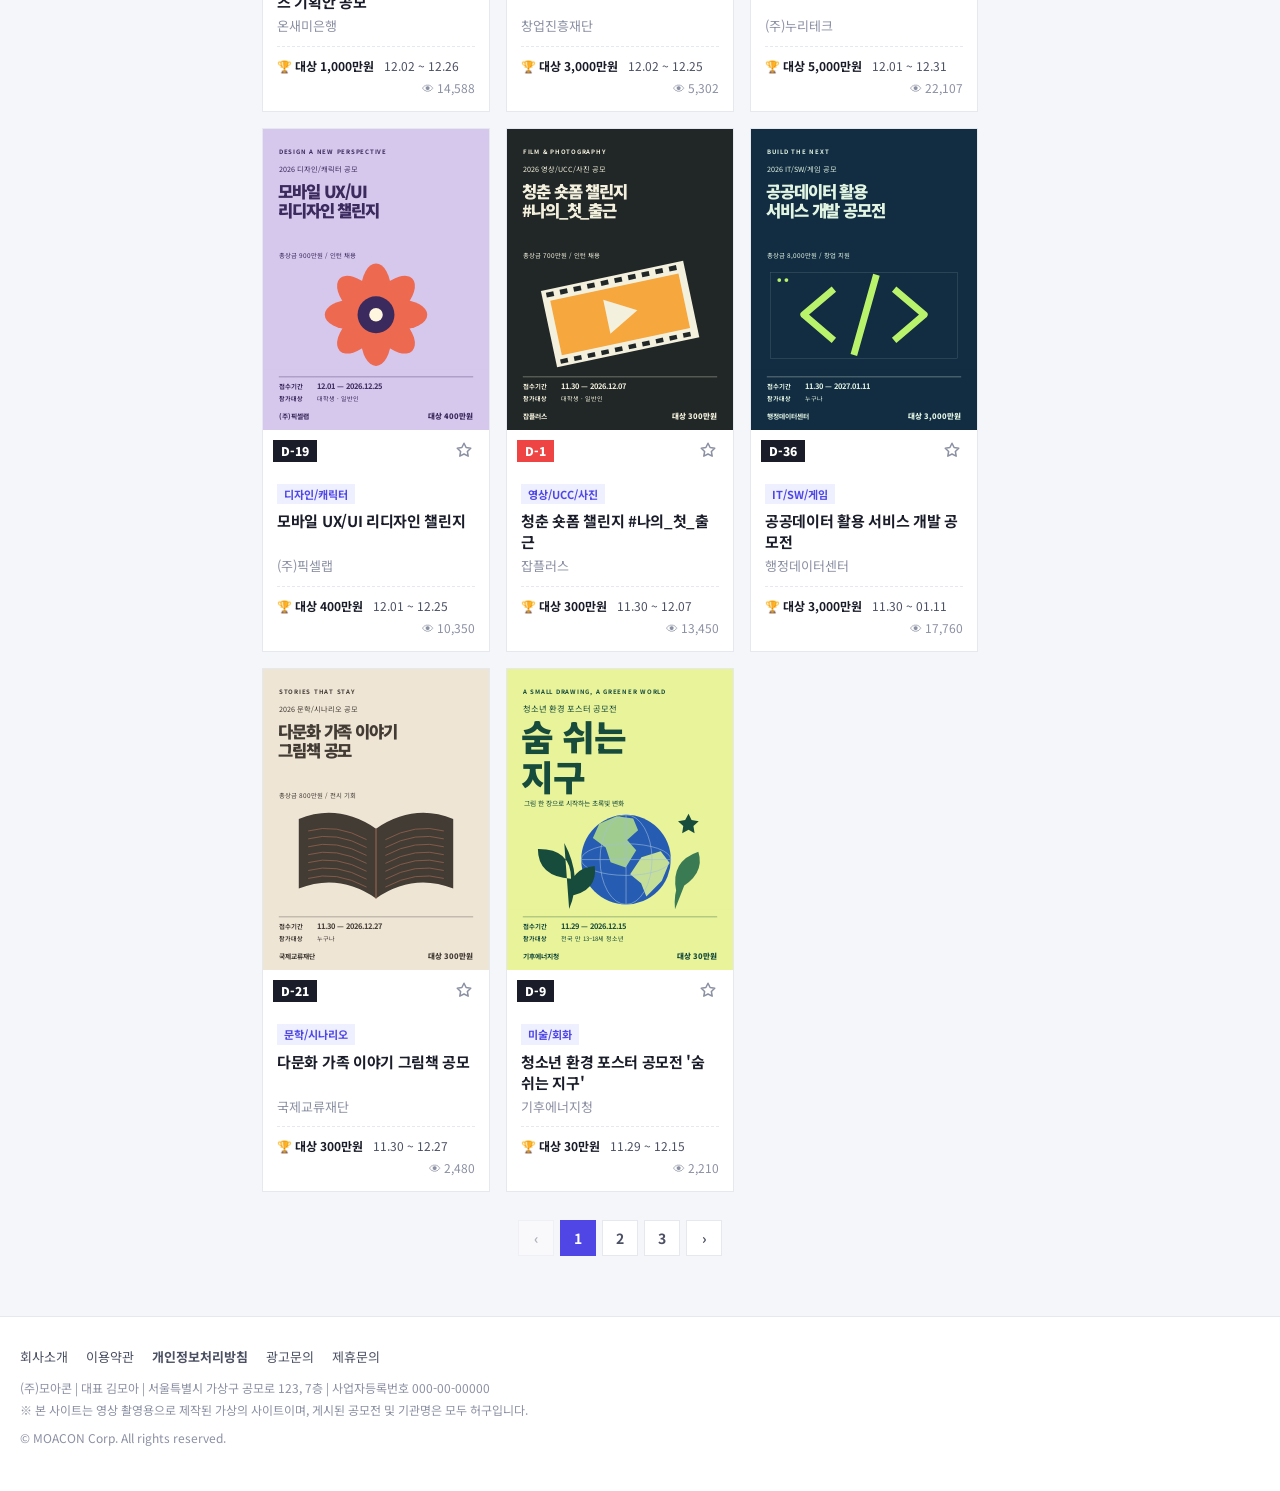
==== commit c01064e8: "Redesign contest posters with original illustrated artwork" ====
--- a/contest/index.html
+++ b/contest/index.html
@@ -153,6 +153,7 @@
   <div class="toast" id="toast"></div>
 
   <script src="assets/data.js"></script>
+  <script src="assets/posters.js"></script>
   <script src="assets/common.js"></script>
   <script src="assets/list.js"></script>
 </body>
--- a/contest/assets/style.css
+++ b/contest/assets/style.css
@@ -36,23 +36,22 @@
 .header-inner { display: flex; align-items: center; gap: 28px; height: 76px; }
 .logo { display: flex; align-items: center; gap: 10px; flex-shrink: 0; }
 .logo-mark {
-  width: 40px; height: 40px; border-radius: 12px; display: grid; place-items: center;
-  background: linear-gradient(135deg, var(--brand), var(--brand-2)); color: #fff; font-weight: 900; font-size: 22px;
-  box-shadow: 0 6px 16px rgba(79, 70, 229, .35);
+  width: 40px; height: 40px; display: grid; place-items: center;
+  background: var(--brand); color: #fff; font-weight: 900; font-size: 22px;
 }
 .logo-text { font-weight: 900; font-size: 24px; letter-spacing: -1px; display: flex; flex-direction: column; line-height: 1; }
 .logo-text small { font-size: 10px; letter-spacing: 3px; color: var(--ink-3); font-weight: 700; margin-top: 3px; }
-.search { flex: 1; max-width: 560px; display: flex; border: 2px solid var(--brand); border-radius: 999px; overflow: hidden; background: #fff; }
+.search { flex: 1; max-width: 560px; display: flex; border: 2px solid var(--brand); overflow: hidden; background: #fff; }
 .search input { flex: 1; border: 0; outline: 0; padding: 0 20px; font: inherit; font-size: 15px; height: 46px; min-width: 0; }
 .search button { width: 56px; background: var(--brand); color: #fff; display: grid; place-items: center; }
 .header-actions { margin-left: auto; display: flex; align-items: center; gap: 14px; }
-.icon-btn { position: relative; width: 42px; height: 42px; border-radius: 50%; display: grid; place-items: center; color: var(--ink-2); }
+.icon-btn { position: relative; width: 42px; height: 42px; display: grid; place-items: center; color: var(--ink-2); }
 .icon-btn:hover { background: var(--bg); }
 .icon-btn .badge {
   position: absolute; top: 2px; right: 0; background: var(--red); color: #fff; font-size: 10px; font-weight: 700;
-  min-width: 17px; height: 17px; border-radius: 9px; display: grid; place-items: center; padding: 0 4px;
-}
-.avatar { width: 38px; height: 38px; border-radius: 50%; background: #ffd9a8; display: grid; place-items: center; font-weight: 700; color: #9a5b12; }
+  min-width: 17px; height: 17px; display: grid; place-items: center; padding: 0 4px;
+}
+.avatar { width: 38px; height: 38px; background: #ffd9a8; display: grid; place-items: center; font-weight: 700; color: #9a5b12; }
 .gnb { border-top: 1px solid var(--line); }
 .gnb-inner { display: flex; gap: 30px; height: 48px; align-items: stretch; overflow-x: auto; scrollbar-width: none; }
 .gnb a { display: flex; align-items: center; font-weight: 700; font-size: 15px; color: var(--ink-2); white-space: nowrap; border-bottom: 3px solid transparent; }
@@ -61,33 +60,33 @@
 .main { padding-top: 24px; padding-bottom: 60px; }
 
 /* banner */
-.banner { position: relative; overflow: hidden; border-radius: 20px; height: 200px; }
+.banner { position: relative; overflow: hidden; height: 200px; }
 .banner-track { display: flex; height: 100%; transition: transform .6s cubic-bezier(.6, 0, .2, 1); }
 .slide { flex: 0 0 100%; position: relative; padding: 36px 48px; color: #fff; overflow: hidden; }
 .slide h2 { margin: 10px 0 4px; font-size: 32px; font-weight: 900; letter-spacing: -1px; }
 .slide p { margin: 0 0 18px; opacity: .9; font-size: 16px; }
-.b-tag { background: rgba(255, 255, 255, .25); padding: 3px 10px; border-radius: 999px; font-size: 12px; font-weight: 700; letter-spacing: 1px; }
-.b-btn { display: inline-block; background: #fff; color: var(--ink); padding: 9px 18px; border-radius: 999px; font-weight: 700; font-size: 13px; }
+.b-tag { background: rgba(255, 255, 255, .25); padding: 3px 10px; font-size: 12px; font-weight: 700; letter-spacing: 1px; }
+.b-btn { display: inline-block; background: #fff; color: var(--ink); padding: 9px 18px; font-weight: 700; font-size: 13px; }
 .b-deco { position: absolute; right: 60px; top: 50%; transform: translateY(-50%) rotate(-12deg); font-size: 130px; opacity: .9; filter: drop-shadow(0 10px 20px rgba(0,0,0,.2)); }
 .banner-dots { position: absolute; right: 28px; bottom: 18px; display: flex; gap: 6px; }
-.banner-dots button { width: 8px; height: 8px; border-radius: 4px; background: rgba(255, 255, 255, .5); transition: width .3s; }
+.banner-dots button { width: 8px; height: 8px; background: rgba(255, 255, 255, .5); transition: width .3s; }
 .banner-dots button.on { width: 24px; background: #fff; }
 
 /* category strip */
-.cat-strip { display: grid; grid-template-columns: repeat(12, 1fr); gap: 8px; margin: 22px 0; background: #fff; padding: 16px; border-radius: var(--radius); border: 1px solid var(--line); }
-.cat { display: flex; flex-direction: column; align-items: center; gap: 4px; padding: 10px 4px; border-radius: 12px; transition: background .15s; }
+.cat-strip { display: grid; grid-template-columns: repeat(12, 1fr); gap: 8px; margin: 22px 0; background: #fff; padding: 16px; border: 1px solid var(--line); }
+.cat { display: flex; flex-direction: column; align-items: center; gap: 4px; padding: 10px 4px; transition: background .15s; }
 .cat:hover { background: var(--bg); }
 .cat.on { background: var(--brand-soft); }
 .cat.on .cat-label { color: var(--brand); }
-.cat-icon { font-size: 26px; width: 50px; height: 50px; display: grid; place-items: center; background: var(--bg); border-radius: 16px; }
-.cat.on .cat-icon { background: #fff; box-shadow: 0 4px 12px rgba(79, 70, 229, .2); }
+.cat-icon { font-size: 26px; width: 50px; height: 50px; display: grid; place-items: center; background: var(--bg); }
+.cat.on .cat-icon { background: #fff; outline: 1px solid var(--brand); }
 .cat-label { font-size: 12px; font-weight: 700; color: var(--ink-2); text-align: center; white-space: nowrap; }
 .cat-count { font-size: 11px; color: var(--ink-3); }
 
 /* layout */
 .layout { display: grid; grid-template-columns: 220px 1fr 260px; gap: 22px; align-items: start; }
 
-.filters, .box { background: #fff; border: 1px solid var(--line); border-radius: var(--radius); padding: 18px; }
+.filters, .box { background: #fff; border: 1px solid var(--line); padding: 18px; }
 .filters { position: sticky; top: 144px; }
 .filter-head { display: flex; justify-content: space-between; align-items: center; margin-bottom: 6px; }
 .filter-head h3 { margin: 0; font-size: 16px; }
@@ -96,7 +95,7 @@
 .filter-group { padding: 14px 0; border-bottom: 1px solid var(--line); }
 .filter-group h4 { margin: 0 0 10px; font-size: 13px; color: var(--ink-2); }
 .chips { display: flex; flex-wrap: wrap; gap: 6px; }
-.chip { padding: 5px 10px; border: 1px solid var(--line); border-radius: 999px; font-size: 12px; color: var(--ink-2); transition: all .15s; }
+.chip { padding: 5px 10px; border: 1px solid var(--line); font-size: 12px; color: var(--ink-2); transition: all .15s; }
 .chip:hover { border-color: var(--brand); color: var(--brand); }
 .chip.on { background: var(--brand); border-color: var(--brand); color: #fff; }
 .check { display: flex; gap: 8px; align-items: center; font-size: 13px; padding-top: 14px; color: var(--ink-2); cursor: pointer; }
@@ -107,39 +106,38 @@
 .list-head h2 { margin: 0; font-size: 20px; letter-spacing: -.5px; }
 .list-head em { font-style: normal; color: var(--brand); }
 .list-tools { display: flex; gap: 10px; align-items: center; }
-.tabs { display: flex; background: #fff; border: 1px solid var(--line); border-radius: 10px; padding: 3px; }
-.tabs button { padding: 6px 12px; font-size: 13px; border-radius: 7px; color: var(--ink-3); font-weight: 500; }
+.tabs { display: flex; background: #fff; border: 1px solid var(--line); padding: 3px; }
+.tabs button { padding: 6px 12px; font-size: 13px; color: var(--ink-3); font-weight: 500; }
 .tabs button.on { background: var(--ink); color: #fff; font-weight: 700; }
-.view-toggle { display: flex; border: 1px solid var(--line); border-radius: 10px; overflow: hidden; background: #fff; }
+.view-toggle { display: flex; border: 1px solid var(--line); overflow: hidden; background: #fff; }
 .view-toggle button { width: 36px; height: 34px; color: var(--ink-3); font-size: 16px; }
 .view-toggle button.on { color: var(--brand); background: var(--brand-soft); }
 
 .active-filters { display: flex; flex-wrap: wrap; gap: 6px; margin-bottom: 12px; }
 .active-filters:empty { display: none; }
-.af { display: inline-flex; align-items: center; gap: 6px; background: var(--brand-soft); color: var(--brand); font-size: 12px; font-weight: 700; padding: 4px 6px 4px 12px; border-radius: 999px; }
-.af button { font-size: 10px; width: 18px; height: 18px; border-radius: 50%; }
+.af { display: inline-flex; align-items: center; gap: 6px; background: var(--brand-soft); color: var(--brand); font-size: 12px; font-weight: 700; padding: 4px 6px 4px 12px; }
+.af button { font-size: 10px; width: 18px; height: 18px; }
 .af button:hover { background: rgba(79, 70, 229, .15); }
 
 /* cards: grid */
 .cards.grid { display: grid; grid-template-columns: repeat(3, 1fr); gap: 16px; }
-.card { display: block; color: inherit; background: var(--card); border-radius: var(--radius); overflow: hidden; border: 1px solid var(--line); cursor: pointer; transition: transform .2s, box-shadow .2s; position: relative; }
-.card:hover { transform: translateY(-4px); box-shadow: 0 14px 30px rgba(20, 22, 43, .1); }
+.card { display: block; color: inherit; background: var(--card); overflow: hidden; border: 1px solid var(--line); cursor: pointer; transition: transform .2s, box-shadow .2s; position: relative; }
+.card:hover { border-color: #999; }
+.card:hover .title { text-decoration: underline; }
 .card.is-closed { opacity: .55; }
 .thumb { position: relative; aspect-ratio: 3 / 4; overflow: hidden; }
-.thumb .poster { transition: transform .4s; }
-.card:hover .thumb .poster { transform: scale(1.04); }
-.dday { position: absolute; top: 10px; left: 10px; background: var(--ink); color: #fff; font-weight: 900; font-size: 12px; padding: 4px 9px; border-radius: 6px; }
+.dday { position: absolute; top: 10px; left: 10px; background: var(--ink); color: #fff; font-weight: 900; font-size: 12px; padding: 4px 9px; }
 .dday.soon { background: var(--orange); }
 .dday.urgent { background: var(--red); animation: pulse 1.6s infinite; }
 .dday.closed { background: #9ca3af; }
 @keyframes pulse { 50% { box-shadow: 0 0 0 6px rgba(239, 68, 68, .25); } }
-.scrap { position: absolute; top: 8px; right: 8px; width: 34px; height: 34px; border-radius: 50%; background: rgba(255, 255, 255, .92); display: grid; place-items: center; color: var(--ink-3); }
+.scrap { position: absolute; top: 8px; right: 8px; width: 34px; height: 34px; background: rgba(255, 255, 255, .92); display: grid; place-items: center; color: var(--ink-3); }
 .scrap svg { fill: none; }
 .scrap.on { color: var(--brand); }
 .scrap.on svg { fill: var(--brand); }
 .info { padding: 14px; }
 .labels { display: flex; gap: 4px; margin-bottom: 6px; flex-wrap: wrap; }
-.lb { font-size: 11px; font-weight: 700; padding: 2px 7px; border-radius: 4px; }
+.lb { font-size: 11px; font-weight: 700; padding: 2px 7px; }
 .cat-lb { background: var(--brand-soft); color: var(--brand); }
 .lb.hot { background: #fee2e2; color: var(--red); }
 .lb.new { background: #dcfce7; color: #16a34a; }
@@ -156,7 +154,6 @@
 .cards.list .card:hover { transform: none; }
 .cards.list .thumb { aspect-ratio: 3 / 4; }
 .cards.list .thumb .dday, .cards.list .thumb .scrap { display: none; }
-.cards.list .poster { font-size: 7px; padding: 8px; }
 .cards.list .title { min-height: 0; -webkit-line-clamp: 1; }
 .cards.list .meta { border: 0; padding: 0; }
 .cards.list .m-views { margin-left: 0; }
@@ -165,29 +162,29 @@
 .dday-col.urgent { color: var(--red) !important; }
 .dday-col.closed { color: #9ca3af !important; }
 
-/* poster (CSS 생성 포스터) */
-.poster {
-  position: absolute; inset: 0; display: flex; flex-direction: column; padding: 16px; overflow: hidden;
-  background:
-    radial-gradient(circle at 85% 15%, rgba(255,255,255,.35) 0 12%, transparent 13%),
-    radial-gradient(circle at 10% 90%, rgba(255,255,255,.18) 0 22%, transparent 23%),
-    linear-gradient(150deg, var(--pa), var(--pb));
-}
-.poster::after { content: ""; position: absolute; inset: 0; background: repeating-linear-gradient(45deg, rgba(255,255,255,.05) 0 2px, transparent 2px 10px); pointer-events: none; }
-.p-host { font-size: 1em; font-weight: 700; opacity: .85; padding-top: 30px; }
-.p-icon { font-size: 4.2em; margin: auto 0 .1em; filter: drop-shadow(0 6px 10px rgba(0,0,0,.2)); }
-.p-title { font-size: 1.55em; font-weight: 900; line-height: 1.2; letter-spacing: -.5px; word-break: keep-all; }
-.p-meta { margin-top: .6em; font-size: 1em; font-weight: 700; }
-.p-date { font-size: .9em; opacity: .8; }
-.thumb .poster { font-size: 12px; }
-.poster.big { position: relative; inset: auto; aspect-ratio: 3 / 4; border-radius: 12px; font-size: 16px; padding: 24px; }
-.poster.big .p-host { padding-top: 0; }
-
-.empty { text-align: center; padding: 80px 0; color: var(--ink-3); background: #fff; border-radius: var(--radius); border: 1px solid var(--line); }
+/* Vector artwork uses one composition at every display size. */
+.poster { position: absolute; inset: 0; overflow: hidden; }
+.poster svg { display: block; width: 100%; height: 100%; }
+.poster.big { position: relative; inset: auto; width: 100%; aspect-ratio: 3 / 4; }
+/* Controls have their own strip so they never cover the artwork or fine print. */
+.thumb { aspect-ratio: auto; padding-bottom: 40px; background: #fff; }
+.thumb .poster { position: relative; aspect-ratio: 3 / 4; }
+.thumb .dday { top: auto; bottom: 8px; padding: 2px 8px; }
+.thumb .scrap { top: auto; bottom: 3px; }
+.cards.list .thumb { padding-bottom: 0; }
+.poster-dialog { width: min(680px, calc(100vw - 24px)); max-height: calc(100dvh - 32px); padding: 0; border: 0; background: #fff; }
+.poster-dialog::backdrop { background: rgb(16 20 28 / .8); }
+.poster-dialog-head { position: sticky; top: 0; z-index: 1; display: flex; justify-content: space-between; align-items: center; gap: 12px; padding: 12px 18px; background: #fff; border-bottom: 1px solid #ddd; }
+.poster-dialog-head h2 { margin: 0; font-size: 15px; }
+.poster-dialog-head button { padding: 8px 12px; border: 1px solid #bbb; white-space: nowrap; }
+.poster-dialog button:focus-visible, .dt-poster .zoom:focus-visible { outline: 3px solid var(--brand); outline-offset: -3px; }
+.poster-dialog .poster { max-width: none; }
+
+.empty { text-align: center; padding: 80px 0; color: var(--ink-3); background: #fff; border: 1px solid var(--line); }
 .empty p { font-size: 16px; }
 
 .pagination { display: flex; justify-content: center; gap: 6px; margin-top: 28px; }
-.pagination button { width: 36px; height: 36px; border-radius: 10px; background: #fff; border: 1px solid var(--line); font-weight: 700; color: var(--ink-2); }
+.pagination button { width: 36px; height: 36px; background: #fff; border: 1px solid var(--line); font-weight: 700; color: var(--ink-2); }
 .pagination button.on { background: var(--brand); border-color: var(--brand); color: #fff; }
 .pagination button:disabled { opacity: .4; cursor: default; }
 
@@ -209,11 +206,11 @@
 .mini li a { display: flex; gap: 8px; align-items: center; }
 .mini li span:last-child { overflow: hidden; white-space: nowrap; text-overflow: ellipsis; }
 .mini li a:hover { color: var(--brand); }
-.dday-sm { font-size: 11px; font-weight: 900; color: #fff; background: var(--ink); border-radius: 4px; padding: 1px 6px; flex-shrink: 0; }
+.dday-sm { font-size: 11px; font-weight: 900; color: #fff; background: var(--ink); padding: 1px 6px; flex-shrink: 0; }
 .dday-sm.urgent { background: var(--red); }
 .dday-sm.soon { background: var(--orange); }
 .dday-sm.closed { background: #9ca3af; }
-.box.ad { background: linear-gradient(135deg, #111827, #312e81); color: #fff; border: 0; display: flex; flex-direction: column; gap: 6px; }
+.box.ad { background: #1f2340; color: #fff; border: 0; display: flex; flex-direction: column; gap: 6px; }
 .ad-label { margin: 0; font-size: 10px; opacity: .6; }
 .box.ad strong { font-size: 17px; line-height: 1.35; }
 .box.ad span { font-size: 12px; opacity: .75; }
@@ -228,10 +225,10 @@
 .modal { position: fixed; inset: 0; z-index: 100; display: grid; place-items: center; padding: 30px 16px; }
 .modal[hidden] { display: none; }
 .modal-dim { position: absolute; inset: 0; background: rgba(15, 17, 30, .6); animation: fade .2s; }
-.modal-body { position: relative; background: #fff; border-radius: 20px; width: min(920px, 100%); max-height: 100%; overflow-y: auto; padding: 32px; animation: up .25s ease-out; }
+.modal-body { position: relative; background: #fff; width: min(920px, 100%); max-height: 100%; overflow-y: auto; padding: 32px; animation: up .25s ease-out; }
 @keyframes fade { from { opacity: 0; } }
 @keyframes up { from { transform: translateY(20px); opacity: 0; } }
-.modal-close { position: absolute; top: 14px; right: 14px; width: 36px; height: 36px; border-radius: 50%; background: var(--bg); font-size: 16px; z-index: 2; }
+.modal-close { position: absolute; top: 14px; right: 14px; width: 36px; height: 36px; background: var(--bg); font-size: 16px; z-index: 2; }
 .d-top { display: grid; grid-template-columns: 280px 1fr; gap: 28px; }
 .d-info h2 { margin: 6px 0 16px; font-size: 24px; letter-spacing: -.7px; line-height: 1.35; }
 .d-table { width: 100%; border-collapse: collapse; font-size: 14px; }
@@ -240,17 +237,12 @@
 .d-table a { color: var(--brand); text-decoration: underline; }
 .d-stats { margin: 14px 0; font-size: 13px; color: var(--ink-3); }
 .d-actions { display: flex; gap: 8px; flex-wrap: wrap; }
-.btn-primary { background: linear-gradient(135deg, var(--brand), var(--brand-2)); color: #fff; font-weight: 700; padding: 12px 34px; border-radius: 12px; font-size: 15px; box-shadow: 0 8px 18px rgba(79, 70, 229, .3); }
+.btn-primary { background: var(--brand); color: #fff; font-weight: 700; padding: 12px 34px; font-size: 15px; }
 .btn-primary:disabled { background: #cbd5e1; box-shadow: none; cursor: default; }
-.btn-outline { border: 1px solid var(--line); padding: 11px 18px; border-radius: 12px; font-weight: 700; color: var(--ink-2); background: #fff; }
+.btn-outline { border: 1px solid var(--line); padding: 11px 18px; font-weight: 700; color: var(--ink-2); background: #fff; }
 .btn-outline.on { border-color: var(--brand); color: var(--brand); background: var(--brand-soft); }
-.d-body { margin-top: 30px; border-top: 1px solid var(--line); padding-top: 10px; color: var(--ink-2); font-size: 14px; line-height: 1.75; }
-.d-body h3 { color: var(--ink); font-size: 16px; margin: 22px 0 8px; padding-left: 10px; border-left: 4px solid var(--brand); }
-.d-prize { border-collapse: collapse; width: 100%; max-width: 480px; text-align: center; }
-.d-prize th, .d-prize td { border: 1px solid var(--line); padding: 8px; }
-.d-prize th { background: var(--bg); color: var(--ink); }
-
-.toast { position: fixed; left: 50%; bottom: 40px; transform: translate(-50%, 20px); background: rgba(20, 22, 43, .92); color: #fff; padding: 12px 22px; border-radius: 999px; font-size: 14px; opacity: 0; pointer-events: none; transition: all .25s; z-index: 200; }
+
+.toast { position: fixed; left: 50%; bottom: 40px; transform: translate(-50%, 20px); background: rgba(20, 22, 43, .92); color: #fff; padding: 12px 22px; font-size: 14px; opacity: 0; pointer-events: none; transition: all .25s; z-index: 200; }
 .toast.show { opacity: 1; transform: translate(-50%, 0); }
 
 /* responsive */
@@ -268,7 +260,6 @@
   .search { order: 3; max-width: none; flex-basis: 100%; }
   .cat-strip { grid-template-columns: repeat(4, 1fr); }
   .d-top { grid-template-columns: 1fr; }
-  .poster.big { max-width: 280px; }
   .b-deco { display: none; }
   .slide { padding: 28px; }
   .slide h2 { font-size: 24px; }
@@ -277,7 +268,6 @@
 @media (max-width: 480px) {
   .container { padding: 0 16px; }
   .cards.grid { gap: 10px; }
-  .thumb .poster { font-size: 9px; padding: 10px; }
   .info { padding: 10px; }
   .meta .m-period { display: none; }
   .cat-strip { grid-template-columns: repeat(3, 1fr); }
@@ -285,59 +275,95 @@
   .cards.list .card { grid-template-columns: 70px 1fr 64px; }
 }
 
-/* ---------- 상세 페이지 ---------- */
-.crumb { display: flex; gap: 8px; align-items: center; font-size: 13px; color: var(--ink-3); margin-bottom: 16px; }
-.crumb a:hover { color: var(--brand); text-decoration: underline; }
-.crumb b { color: var(--ink-2); }
-.detail-layout { display: grid; grid-template-columns: 1fr 300px; gap: 24px; align-items: start; }
-.detail-main { background: #fff; border: 1px solid var(--line); border-radius: 20px; padding: 36px 40px; min-width: 0; }
-.dt-head h1 { margin: 10px 0 6px; font-size: 30px; letter-spacing: -1px; line-height: 1.3; text-wrap: balance; }
-.dt-head .labels { align-items: center; }
-.dt-sub { margin: 0; color: var(--ink-3); }
-.dt-top { display: grid; grid-template-columns: 340px 1fr; gap: 36px; margin-top: 28px; }
-.dt-poster .poster.big { font-size: 18px; box-shadow: 0 18px 40px rgba(20, 22, 43, .18); }
-.prize-hero {
-  display: flex; flex-direction: column; gap: 2px; padding: 22px 26px; border-radius: 16px; margin-bottom: 18px;
-  background: linear-gradient(135deg, #fff7e0, #ffe9f2); border: 1px solid #fbd8a8;
-}
-.ph-label { font-size: 15px; font-weight: 700; color: #b45309; }
-.ph-amount { font-size: 56px; font-weight: 900; letter-spacing: -2px; line-height: 1.1; color: #1a1d29; font-variant-numeric: tabular-nums; }
-.ph-amount small { font-size: 26px; margin-left: 4px; letter-spacing: -1px; }
-.ph-total { font-size: 14px; color: var(--ink-2); }
-.d-table th { width: 100px; }
-.dt-actions { display: flex; gap: 10px; margin-top: 22px; flex-wrap: wrap; align-items: stretch; }
-.fav-btn {
-  display: inline-flex; align-items: center; gap: 8px; padding: 0 22px; height: 56px; border-radius: 14px;
-  border: 2px solid #f5b301; color: #a16207; background: #fffbea; font-weight: 900; font-size: 17px; transition: background .15s, color .15s;
-}
+/* ---------- 상세 페이지 (일반 공모전 사이트 스타일: 각진 박스, 회색 표) ---------- */
+.detail-page { padding-top: 18px; }
+.crumb { display: flex; justify-content: flex-end; gap: 6px; font-size: 12px; color: #888; margin-bottom: 10px; }
+.crumb a:hover { text-decoration: underline; }
+.crumb b { color: #333; font-weight: 500; }
+.detail-layout { display: grid; grid-template-columns: minmax(0, 1fr) 260px; gap: 30px; align-items: start; }
+.detail-main { min-width: 0; background: #fff; }
+
+.dt-head { border-top: 2px solid #222; border-bottom: 1px solid #ccc; padding: 18px 20px 16px; display: grid; grid-template-columns: 1fr auto; gap: 4px 20px; align-items: end; background: #fff; }
+.dt-cate { grid-column: 1 / -1; font-size: 13px; color: #555; }
+.dt-cate em { font-style: normal; color: #d0021b; font-weight: 700; margin-left: 6px; }
+.dt-head h1 { margin: 0; font-size: 24px; font-weight: 700; letter-spacing: -.8px; line-height: 1.35; color: #111; }
+.dt-dday { font-size: 26px; font-weight: 900; color: #d0021b; letter-spacing: -1px; }
+.dt-dday.closed { color: #999; }
+.dt-sub { grid-column: 1 / -1; margin: 6px 0 0; font-size: 12px; color: #888; }
+.dt-sub span + span::before { content: "|"; margin: 0 8px; color: #ddd; }
+
+.dt-top { display: grid; grid-template-columns: 300px minmax(0, 1fr); gap: 28px; padding: 24px 20px; border-bottom: 1px solid #ccc; }
+.dt-poster { border: 1px solid #ddd; align-self: start; }
+.dt-poster .zoom { display: block; text-align: center; font-size: 12px; color: #666; border-top: 1px solid #ddd; padding: 7px 0; background: #fafafa; }
+
+.info-tbl { width: 100%; border-collapse: collapse; border-top: 1px solid #999; font-size: 14px; }
+.info-tbl th, .info-tbl td { border-bottom: 1px solid #e2e2e2; padding: 10px 14px; text-align: left; vertical-align: top; }
+.info-tbl th { width: 108px; background: #f6f6f6; color: #444; font-weight: 500; white-space: nowrap; }
+.info-tbl td { color: #222; }
+.info-tbl td a { color: #1a55b5; text-decoration: underline; }
+.info-tbl .prize-row td { font-size: 22px; font-weight: 800; color: #d0021b; letter-spacing: -.5px; padding-top: 8px; padding-bottom: 8px; }
+.info-tbl .prize-row th { vertical-align: middle; color: #222; font-weight: 700; }
+.info-tbl .file { display: inline-block; padding-left: 18px; background: no-repeat left center / 13px; position: relative; }
+.info-tbl .file::before { content: "📎"; position: absolute; left: 0; font-size: 12px; }
+
+.dt-actions { display: flex; gap: 6px; margin-top: 18px; }
+.dt-actions button, .dt-actions a { height: 46px; padding: 0 18px; font-size: 15px; font-weight: 700; border: 1px solid #bbb; background: #fff; color: #333; display: inline-flex; align-items: center; gap: 6px; }
 .fav-btn svg { fill: none; }
-.fav-btn em { font-style: normal; font-size: 13px; font-weight: 700; opacity: .7; }
-.fav-btn:hover { background: #fff3c4; }
-.fav-btn.on { background: #f5b301; color: #fff; }
-.fav-btn.on svg { fill: #fff; }
-.fav-btn.pop svg { animation: star .45s ease-out; }
-@keyframes star { 0% { transform: scale(1); } 40% { transform: scale(1.6) rotate(-15deg); } 100% { transform: scale(1); } }
-.dt-actions .btn-primary { height: 56px; padding: 0 40px; font-size: 17px; }
-.dt-actions .btn-outline { height: 56px; }
-.theme-box { display: inline-block; font-size: 18px; font-weight: 700; color: var(--ink); background: var(--brand-soft); padding: 10px 18px; border-radius: 10px; margin: 0; }
-.detail-side { position: sticky; top: 144px; }
-.rel { list-style: none; margin: 0; padding: 0; display: flex; flex-direction: column; gap: 12px; }
-.rel a { display: grid; grid-template-columns: 54px 1fr; gap: 12px; align-items: center; }
-.rel a:hover b { color: var(--brand); }
-.rel-thumb { position: relative; aspect-ratio: 3 / 4; border-radius: 8px; overflow: hidden; }
-.rel-thumb .poster { font-size: 5px; padding: 6px; justify-content: center; align-items: center; }
-.rel-thumb .poster > :not(.p-icon) { display: none; }
-.rel-thumb .p-icon { margin: 0; font-size: 26px; }
-.rel b { display: -webkit-box; -webkit-line-clamp: 2; -webkit-box-orient: vertical; overflow: hidden; font-size: 13px; line-height: 1.4; }
-.rel span { font-size: 12px; color: var(--ink-3); }
+.fav-btn em { font-style: normal; font-weight: 400; font-size: 13px; color: #888; }
+.fav-btn:hover { border-color: #333; }
+.dt-actions .fav-btn.on { background: #ffcc00; border-color: #e0b400; color: #222; }
+.fav-btn.on svg { fill: #222; }
+.fav-btn.on em { color: #5c4a00; }
+.fav-btn.pop svg { animation: star .4s ease-out; }
+@keyframes star { 40% { transform: scale(1.5) rotate(-12deg); } }
+.dt-actions .apply { flex: 1; justify-content: center; background: #1f3c88; border-color: #1f3c88; color: #fff; }
+.dt-actions .apply:disabled { background: #aaa; border-color: #aaa; }
+
+.dt-tabs { display: flex; margin-top: 34px; border-bottom: 2px solid #222; }
+.dt-tabs a { padding: 12px 26px; font-size: 15px; color: #666; border: 1px solid #ddd; border-bottom: 0; margin-right: -1px; background: #f7f7f7; }
+.dt-tabs a.on { background: #222; border-color: #222; color: #fff; font-weight: 700; }
+
+.d-body { padding: 26px 20px 40px; font-size: 14px; line-height: 1.85; color: #333; border-bottom: 1px solid #ccc; }
+.d-body .notice-img { border: 1px solid #ddd; max-width: 560px; margin: 0 auto 30px; }
+.d-body h3 { margin: 26px 0 6px; font-size: 15px; color: #111; font-weight: 700; }
+.d-body h3::before { content: "■ "; color: #1f3c88; }
+.d-body p, .d-body ul, .d-body ol { margin: 0; }
+.d-body ul, .d-body ol { padding-left: 18px; }
+.d-body .note { color: #d0021b; font-size: 13px; }
+.d-body .theme { font-size: 16px; font-weight: 700; color: #111; }
+.d-prize { border-collapse: collapse; width: 100%; max-width: 560px; margin-top: 6px; font-size: 13px; text-align: center; }
+.d-prize th, .d-prize td { border: 1px solid #d5d5d5; padding: 7px 8px; }
+.d-prize th { background: #f2f2f2; font-weight: 700; }
+.list-btns { display: flex; justify-content: flex-end; gap: 6px; padding: 16px 0; }
+.list-btns a { border: 1px solid #bbb; padding: 7px 16px; font-size: 13px; background: #fff; }
+.list-btns a.dark { background: #555; border-color: #555; color: #fff; }
+
+.detail-side { position: sticky; top: 144px; display: flex; flex-direction: column; gap: 20px; }
+.side-box h3 { margin: 0; padding: 0 0 8px; font-size: 14px; border-bottom: 2px solid #222; }
+.rel { list-style: none; margin: 0; padding: 0; }
+.rel li { border-bottom: 1px solid #e5e5e5; }
+.rel a { display: grid; grid-template-columns: 50px 1fr; gap: 10px; align-items: center; padding: 10px 0; }
+.rel a:hover b { text-decoration: underline; }
+.rel-thumb { position: relative; aspect-ratio: 3 / 4; overflow: hidden; border: 1px solid #ddd; }
+.rel b { display: -webkit-box; -webkit-line-clamp: 2; -webkit-box-orient: vertical; overflow: hidden; font-size: 13px; font-weight: 500; line-height: 1.4; }
+.rel span { font-size: 12px; color: #888; }
+.rel span em { font-style: normal; color: #d0021b; font-weight: 700; }
 @media (max-width: 1100px) {
   .detail-layout { grid-template-columns: 1fr; }
   .detail-side { position: static; }
-  .dt-top { grid-template-columns: 260px 1fr; }
 }
 @media (max-width: 760px) {
-  .detail-main { padding: 22px 18px; }
-  .dt-top { grid-template-columns: 1fr; }
-  .dt-poster { max-width: 280px; }
-  .ph-amount { font-size: 44px; }
-}
+  .dt-top { grid-template-columns: minmax(0, 1fr); padding: 18px 0; }
+  .dt-info { min-width: 0; }
+  .info-tbl td { overflow-wrap: anywhere; }
+  .dt-poster { max-width: 300px; }
+  .dt-head { padding: 14px 0; }
+  .d-body { padding: 20px 0; }
+  .dt-actions { flex-wrap: wrap; }
+}
+
+/* 원형으로 남겨둘 것들 */
+.avatar, .icon-btn, .icon-btn .badge, .scrap, .banner-dots button { border-radius: 50%; }
+.icon-btn .badge { border-radius: 9px; }
+
+body.page-detail { background: #fff; }
